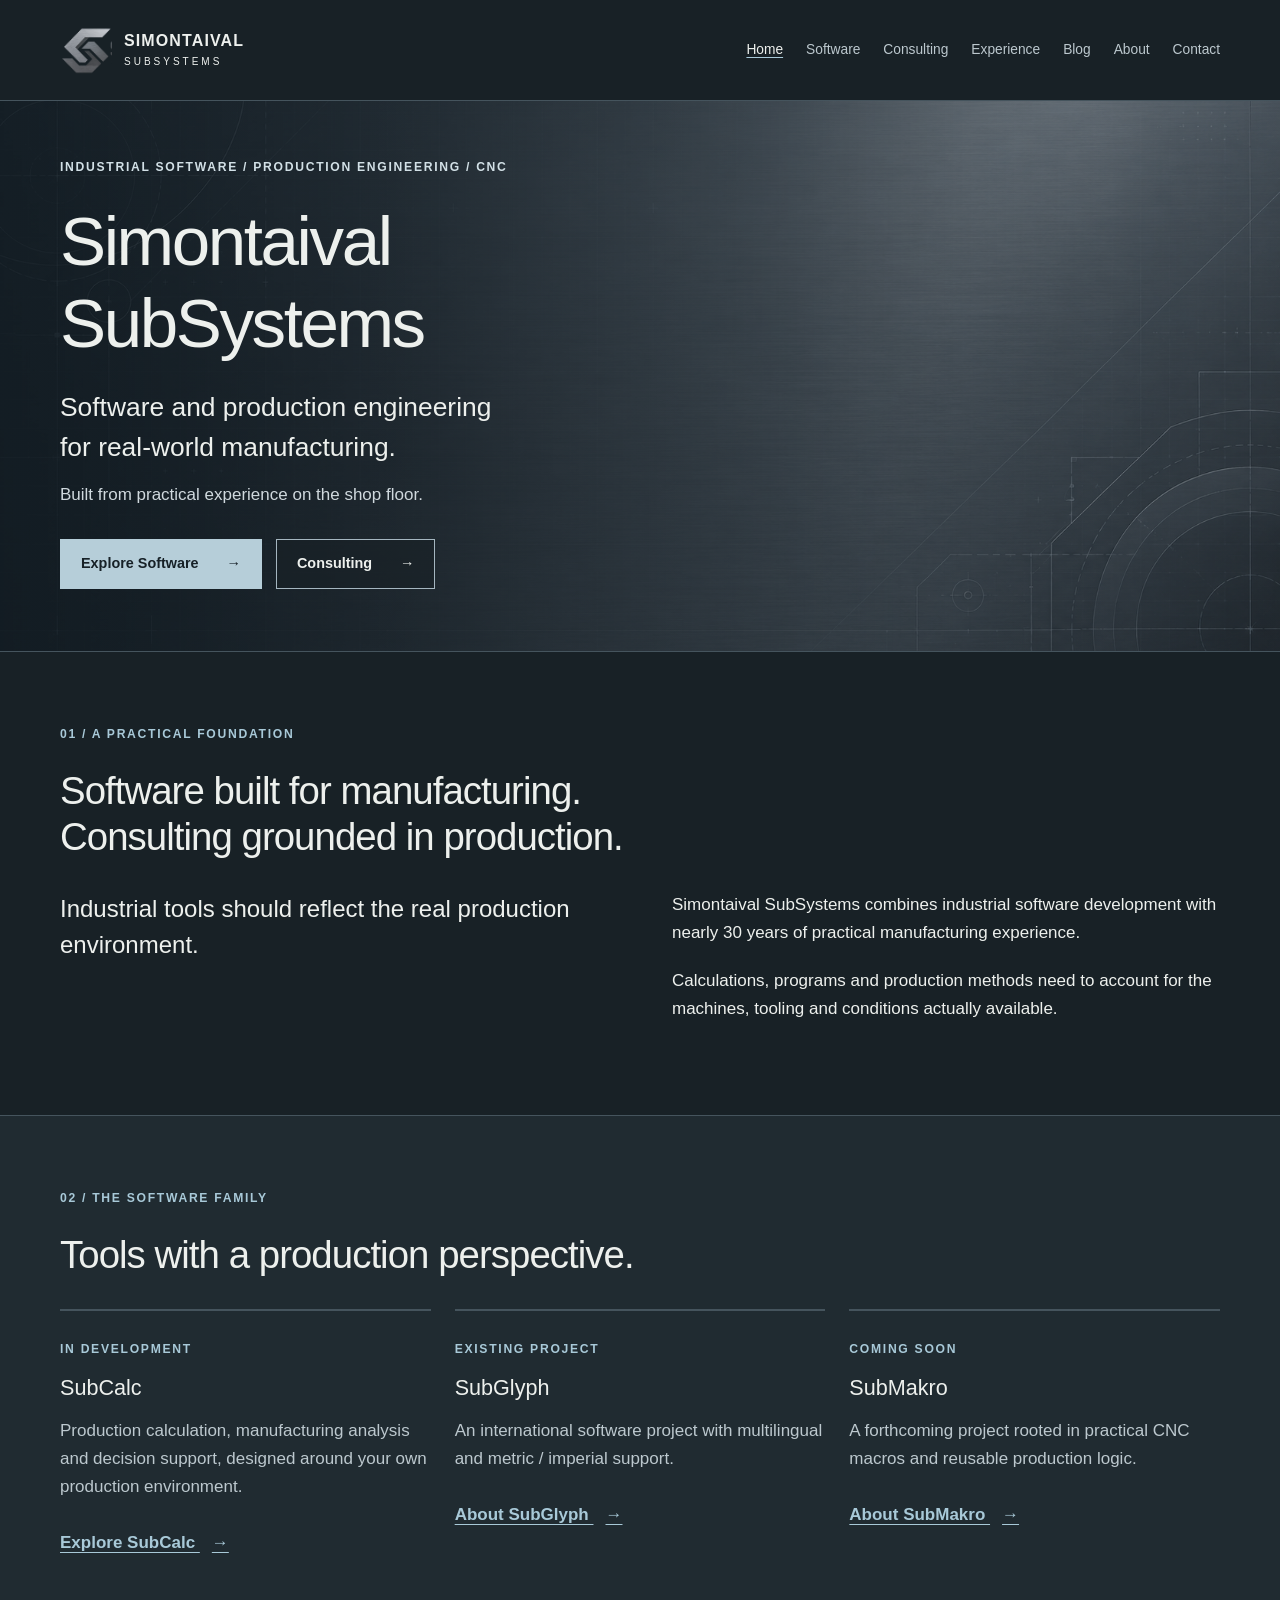
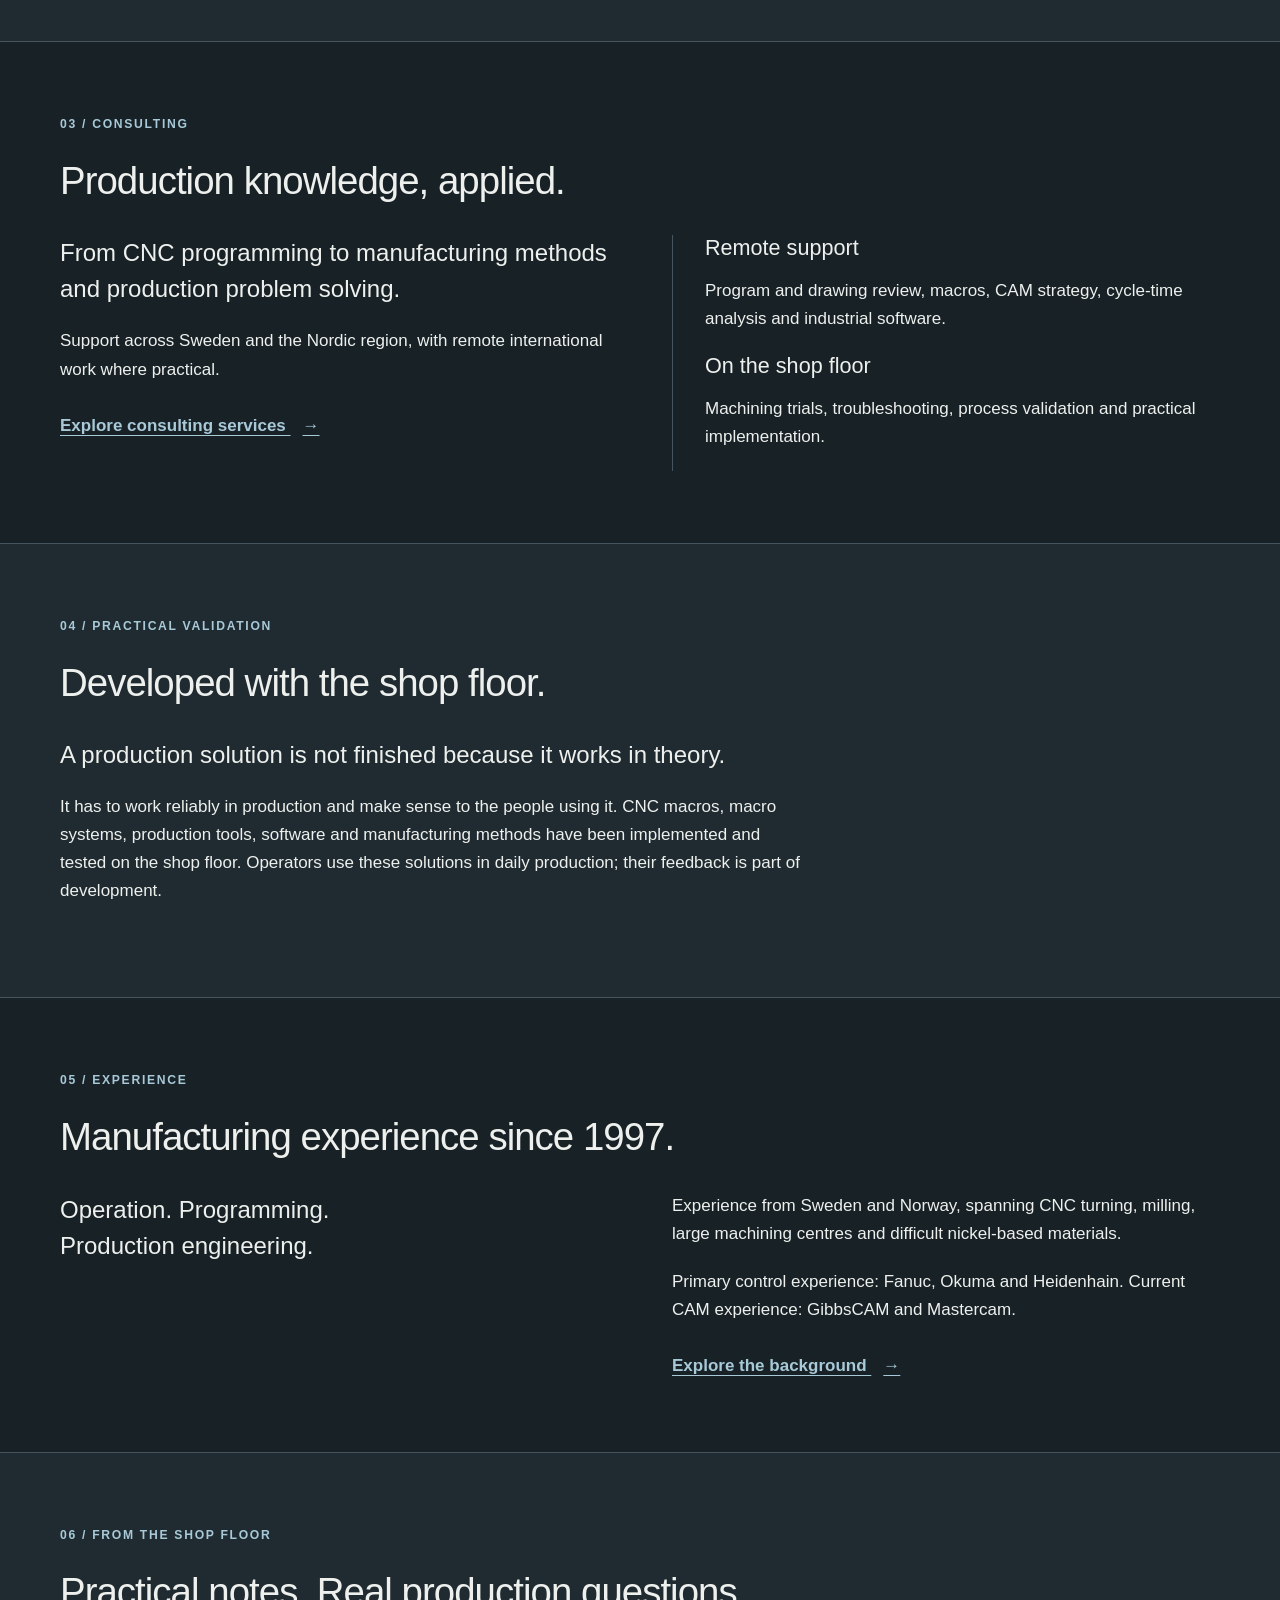
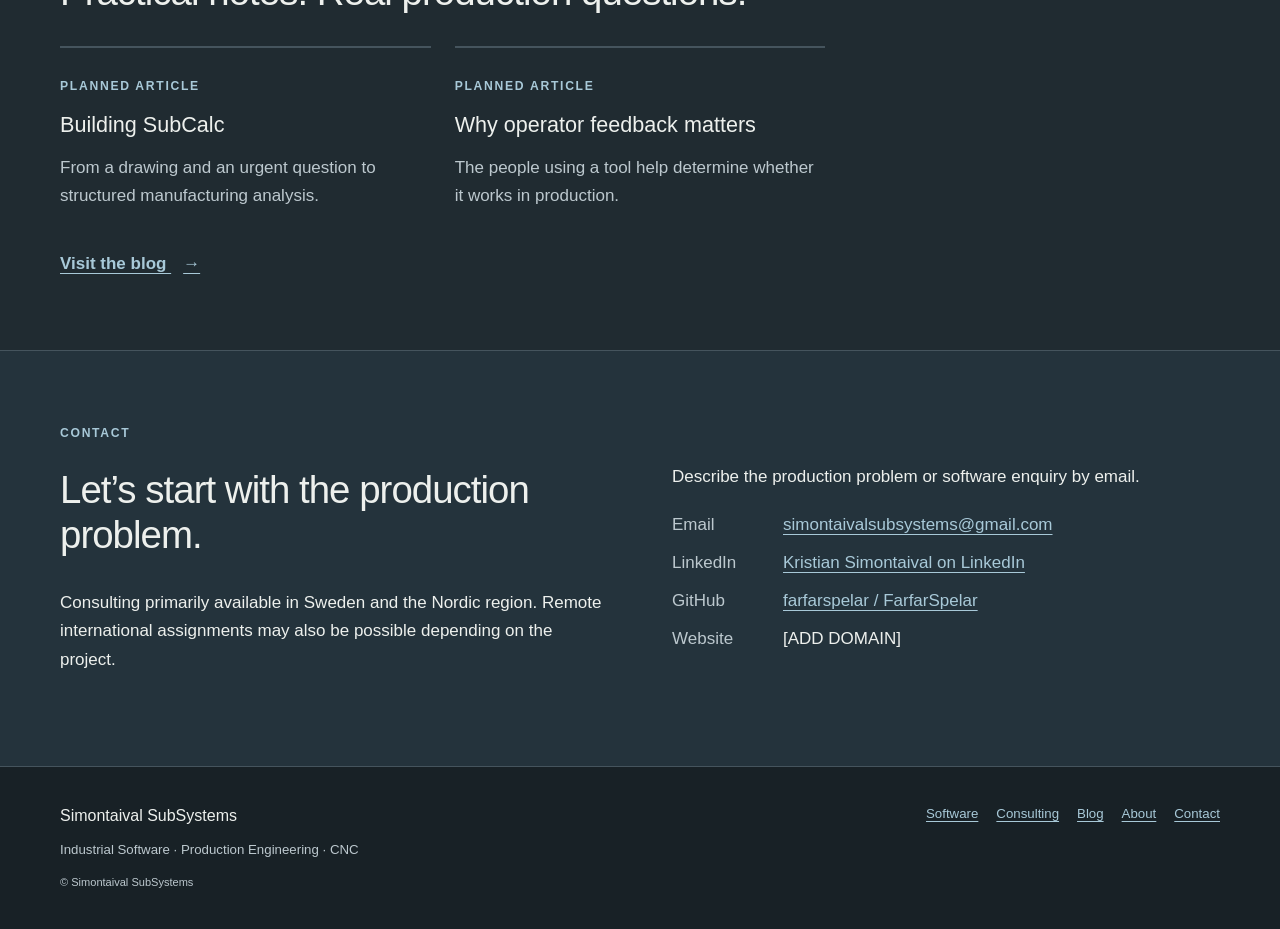
==== index.html @ daec6525 "Upload complete unchanged Simontaival SubSystems static website" ====
<!DOCTYPE html>
<html lang="en">
 <head>
  <meta charset="utf-8"/>
  <meta content="width=device-width, initial-scale=1" name="viewport"/>
  <title>
   Simontaival SubSystems | Industrial Software &amp; Production Engineering
  </title>
  <meta content="Industrial software, CNC expertise and production engineering built on nearly 30 years of practical manufacturing experience." name="description"/>
  <meta content="Simontaival SubSystems | Industrial Software &amp; Production Engineering" property="og:title"/>
  <meta content="Industrial software, CNC expertise and production engineering built on nearly 30 years of practical manufacturing experience." property="og:description"/>
  <meta content="website" property="og:type"/>
  <meta content="Simontaival SubSystems" property="og:site_name"/>
  <meta content="Images/Background.png" property="og:image"/>
  <meta content="#182126" name="theme-color"/>
  <link href="favicon.svg" rel="icon" type="image/svg+xml"/>
  <link href="css/style.css" rel="stylesheet"/>
  <script defer="" src="js/main.js">
  </script>
 </head>
 <body>
  <a class="skip-link" href="#main">
   Skip to content
  </a>
  <header class="site-header">
   <div class="container header-inner">
    <a aria-label="Simontaival SubSystems home" class="brand" href="index.html">
     <span class="brand-emblem">
      <img alt="" height="724" src="Images/Logo1.png" width="2172"/>
     </span>
     <span>
      SIMONTAIVAL
      <small>
       SUBSYSTEMS
      </small>
     </span>
    </a>
    <button aria-controls="site-nav" aria-expanded="false" class="menu-toggle" hidden="" type="button">
     Menu
     <span aria-hidden="true">
      +
     </span>
    </button>
    <nav aria-label="Main navigation" class="site-nav" id="site-nav">
     <a aria-current="page" href="index.html">
      Home
     </a>
     <a href="software.html">
      Software
     </a>
     <a href="consulting.html">
      Consulting
     </a>
     <a href="about.html#experience">
      Experience
     </a>
     <a href="blog.html">
      Blog
     </a>
     <a href="about.html">
      About
     </a>
     <a href="index.html#contact">
      Contact
     </a>
    </nav>
   </div>
  </header>
  <main id="main">
   <section class="hero">
    <div class="container">
     <p class="eyebrow">
      Industrial software / Production engineering / CNC
     </p>
     <h1>
      Simontaival
      <br/>
      SubSystems
     </h1>
     <p class="hero-lead">
      Software and production engineering
      <br class="desktop-break"/>
      for real-world manufacturing.
     </p>
     <p class="hero-note">
      Built from practical experience on the shop floor.
     </p>
     <div class="actions">
      <a class="button" href="software.html">
       Explore Software
       <span aria-hidden="true">
        →
       </span>
      </a>
      <a class="button secondary" href="consulting.html">
       Consulting
       <span aria-hidden="true">
        →
       </span>
      </a>
     </div>
    </div>
   </section>
   <section class="section">
    <div class="container">
     <p class="eyebrow">
      01 / A practical foundation
     </p>
     <h2>
      Software built for manufacturing.
      <br/>
      Consulting grounded in production.
     </h2>
     <div class="split">
      <p class="lead">
       Industrial tools should reflect the real production environment.
      </p>
      <div>
       <p>
        Simontaival SubSystems combines industrial software development with nearly 30 years of practical manufacturing experience.
       </p>
       <p>
        Calculations, programs and production methods need to account for the machines, tooling and conditions actually available.
       </p>
      </div>
     </div>
    </div>
   </section>
   <section class="section surface">
    <div class="container">
     <p class="eyebrow">
      02 / The software family
     </p>
     <h2>
      Tools with a production perspective.
     </h2>
     <div class="grid">
      <article class="card">
       <p class="eyebrow">
        In development
       </p>
       <h3>
        SubCalc
       </h3>
       <p>
        Production calculation, manufacturing analysis and decision support, designed around your own production environment.
       </p>
       <a class="text-link" href="software.html#subcalc">
        Explore SubCalc
        <span aria-hidden="true">
         →
        </span>
       </a>
      </article>
      <article class="card">
       <p class="eyebrow">
        Existing project
       </p>
       <h3>
        SubGlyph
       </h3>
       <p>
        An international software project with multilingual and metric / imperial support.
       </p>
       <a class="text-link" href="software.html#subglyph">
        About SubGlyph
        <span aria-hidden="true">
         →
        </span>
       </a>
      </article>
      <article class="card">
       <p class="eyebrow">
        Coming soon
       </p>
       <h3>
        SubMakro
       </h3>
       <p>
        A forthcoming project rooted in practical CNC macros and reusable production logic.
       </p>
       <a class="text-link" href="software.html#submakro">
        About SubMakro
        <span aria-hidden="true">
         →
        </span>
       </a>
      </article>
     </div>
    </div>
   </section>
   <section class="section">
    <div class="container">
     <p class="eyebrow">
      03 / Consulting
     </p>
     <h2>
      Production knowledge, applied.
     </h2>
     <div class="split">
      <div>
       <p class="lead">
        From CNC programming to manufacturing methods and production problem solving.
       </p>
       <p>
        Support across Sweden and the Nordic region, with remote international work where practical.
       </p>
       <a class="text-link" href="consulting.html">
        Explore consulting services
        <span aria-hidden="true">
         →
        </span>
       </a>
      </div>
      <div class="service-summary">
       <h3>
        Remote support
       </h3>
       <p>
        Program and drawing review, macros, CAM strategy, cycle-time analysis and industrial software.
       </p>
       <h3>
        On the shop floor
       </h3>
       <p>
        Machining trials, troubleshooting, process validation and practical implementation.
       </p>
      </div>
     </div>
    </div>
   </section>
   <section class="section surface">
    <div class="container">
     <p class="eyebrow">
      04 / Practical validation
     </p>
     <h2>
      Developed with the shop floor.
     </h2>
     <p class="lead">
      A production solution is not finished because it works in theory.
     </p>
     <p class="measure">
      It has to work reliably in production and make sense to the people using it. CNC macros, macro systems, production tools, software and manufacturing methods have been implemented and tested on the shop floor. Operators use these solutions in daily production; their feedback is part of development.
     </p>
    </div>
   </section>
   <section class="section">
    <div class="container">
     <p class="eyebrow">
      05 / Experience
     </p>
     <h2>
      Manufacturing experience since 1997.
     </h2>
     <div class="split">
      <p class="lead">
       Operation. Programming.
       <br/>
       Production engineering.
      </p>
      <div>
       <p>
        Experience from Sweden and Norway, spanning CNC turning, milling, large machining centres and difficult nickel-based materials.
       </p>
       <p>
        Primary control experience: Fanuc, Okuma and Heidenhain. Current CAM experience: GibbsCAM and Mastercam.
       </p>
       <a class="text-link" href="about.html#experience">
        Explore the background
        <span aria-hidden="true">
         →
        </span>
       </a>
      </div>
     </div>
    </div>
   </section>
   <section class="section surface">
    <div class="container">
     <p class="eyebrow">
      06 / From the Shop Floor
     </p>
     <h2>
      Practical notes. Real production questions.
     </h2>
     <div class="grid">
      <article class="card">
       <p class="eyebrow">
        Planned article
       </p>
       <h3>
        Building SubCalc
       </h3>
       <p>
        From a drawing and an urgent question to structured manufacturing analysis.
       </p>
      </article>
      <article class="card">
       <p class="eyebrow">
        Planned article
       </p>
       <h3>
        Why operator feedback matters
       </h3>
       <p>
        The people using a tool help determine whether it works in production.
       </p>
      </article>
     </div>
     <a class="text-link" href="blog.html">
      Visit the blog
      <span aria-hidden="true">
       →
      </span>
     </a>
    </div>
   </section>
   <section class="section contact" id="contact">
    <div class="container split">
     <div>
      <p class="eyebrow">
       Contact
      </p>
      <h2>
       Let’s start with the production problem.
      </h2>
      <p>
       Consulting primarily available in Sweden and the Nordic region. Remote international assignments may also be possible depending on the project.
      </p>
     </div>
     <div class="contact-details">
      <p>
       Describe the production problem or software enquiry by email.
      </p>
      <dl>
       <dt>
        Email
       </dt>
       <dd>
        <a href="mailto:simontaivalsubsystems@gmail.com">
         simontaivalsubsystems@gmail.com
        </a>
       </dd>
       <dt>
        LinkedIn
       </dt>
       <dd>
        <a href="https://www.linkedin.com/in/kristian-simontaival-87595b408">
         Kristian Simontaival on LinkedIn
        </a>
       </dd>
       <dt>
        GitHub
       </dt>
       <dd>
        <a href="https://github.com/farfarspelar/FarfarSpelar">
         farfarspelar / FarfarSpelar
        </a>
       </dd>
       <dt>
        Website
       </dt>
       <dd>
        [ADD DOMAIN]
       </dd>
      </dl>
     </div>
    </div>
   </section>
  </main>
  <footer class="site-footer">
   <div class="container footer-inner">
    <div>
     <p class="footer-name">
      Simontaival SubSystems
     </p>
     <p>
      Industrial Software · Production Engineering · CNC
     </p>
     <small>
      © Simontaival SubSystems
     </small>
    </div>
    <nav aria-label="Footer navigation">
     <a href="software.html">
      Software
     </a>
     <a href="consulting.html">
      Consulting
     </a>
     <a href="blog.html">
      Blog
     </a>
     <a href="about.html">
      About
     </a>
     <a href="index.html#contact">
      Contact
     </a>
    </nav>
   </div>
  </footer>
 </body>
</html>
---- css/style.css ----
/* Foundations */
:root {
    color-scheme: dark;
    --background: #182126;
    --surface: #202b31;
    --text: #edf0ed;
    --muted: #bcc8ce;
    --accent: #a8c9d8;
    --line: #45545d;
    --width: 1160px;
}
* { box-sizing: border-box; }
html { scroll-behavior: smooth; }
body { margin: 0; background: var(--background); color: var(--text); font-family: Arial, Helvetica, sans-serif; font-size: 17px; line-height: 1.65; }
a { color: var(--accent); text-underline-offset: .25em; }
a:hover { color: #fff; }
a, button { -webkit-tap-highlight-color: transparent; }
:focus-visible { outline: 3px solid #cfdf88; outline-offset: 5px; }
h1, h2, h3, p { margin-top: 0; }
h1, h2, h3 { line-height: 1.18; font-weight: 500; }
h1 { font-size: clamp(2.35rem, 5vw, 4.3rem); letter-spacing: -.035em; margin-bottom: 24px; }
h2 { font-size: clamp(1.8rem, 3vw, 2.65rem); letter-spacing: -.025em; margin-bottom: 32px; }
h3 { font-size: 1.35rem; margin-bottom: 16px; }
p { margin-bottom: 20px; }
img { display: block; max-width: 100%; }
button { font: inherit; }
ul { padding-left: 22px; }
li { margin-bottom: 8px; }
.container { width: min(var(--width), calc(100% - 64px)); margin-inline: auto; }
.measure { max-width: 740px; }
.lead { font-size: clamp(1.2rem, 2vw, 1.5rem); line-height: 1.5; max-width: 790px; }
.eyebrow { color: var(--accent); font-size: .76rem; font-weight: 600; letter-spacing: .14em; text-transform: uppercase; margin-bottom: 24px; }
.section { padding: 72px 0; border-bottom: 1px solid var(--line); scroll-margin-top: 24px; }
.surface { background: var(--surface); }
.split { display: grid; grid-template-columns: 1fr 1fr; gap: 64px; }
.grid { display: grid; grid-template-columns: repeat(3, minmax(0, 1fr)); gap: 24px; }
.grid.two { grid-template-columns: repeat(2, minmax(0, 1fr)); }
.card { border-top: 2px solid var(--line); padding: 28px 0 12px; }
.card p:not(.eyebrow) { color: var(--muted); }
.card .eyebrow { margin-bottom: 16px; }
.text-link { display: inline-block; font-weight: 600; margin-top: 8px; }
.text-link span { margin-left: 12px; }
/* Header and navigation */
.skip-link { position: absolute; top: -100px; left: 20px; background: var(--text); color: var(--background); padding: 12px; z-index: 10; }
.skip-link:focus { top: 10px; }
.site-header { border-bottom: 1px solid var(--line); }
.header-inner { min-height: 100px; display: flex; align-items: center; justify-content: space-between; gap: 24px; }
.brand { display: flex; align-items: center; gap: 12px; color: var(--text); text-decoration: none; font-size: 16px; font-weight: 600; letter-spacing: .07em; line-height: 1.25; flex-shrink: 0; }
.brand small { display: block; font-size: 10px; font-weight: 400; letter-spacing: .3em; margin-top: 5px; }
/* The original image stays intact: its emblem is framed through CSS. */
.brand-emblem { width: 52px; height: 52px; overflow: hidden; display: block; position: relative; }
.brand-emblem img { position: absolute; width: 240px; max-width: none; height: 80px; left: -4px; top: -14px; }
.site-nav { display: flex; flex-wrap: wrap; gap: 23px; align-items: center; }
.site-nav a { font-size: .86rem; text-decoration: none; color: var(--muted); padding-block: 12px; }
.site-nav a:hover, .site-nav a[aria-current] { color: var(--text); text-decoration: underline; text-decoration-color: var(--accent); }
.menu-toggle { display: none; color: var(--text); border: 1px solid var(--line); background: transparent; padding: 8px 12px; cursor: pointer; }
.menu-toggle[hidden] { display: none; }
/* Blueprint hero */
.hero { background: linear-gradient(90deg, rgba(15, 25, 32, .88), rgba(15, 25, 32, .3)), url('../Images/Background.png') center center / cover no-repeat; padding: 56px 0 62px; border-bottom: 1px solid var(--line); }
.hero h1 { font-size: clamp(2.6rem, 5.4vw, 4.75rem); margin-bottom: 24px; }
.hero .eyebrow { color: #d2e0e6; }
.hero-lead { font-size: clamp(1.2rem, 2.2vw, 1.65rem); line-height: 1.5; margin-bottom: 14px; max-width: 660px; }
.hero-note { color: #d0d9de; }
.actions { display: flex; flex-wrap: wrap; gap: 14px; margin-top: 30px; }
.button { display: inline-flex; align-items: center; justify-content: space-between; gap: 28px; padding: 12px 20px; background: #b6ced9; color: #172127; text-decoration: none; font-size: .9rem; font-weight: 600; border: 1px solid #b6ced9; }
.button:hover { background: #d9e5eb; color: #172127; }
.button.secondary { color: var(--text); background: rgba(24, 33, 38, .6); border-color: #a5b6c0; }
.button.secondary:hover { background: #34454f; }
/* Inner pages */
.page-intro { padding-block: 64px 48px; }
.page-intro h1 { max-width: 1000px; }
.product { display: grid; grid-template-columns: .85fr 1.15fr; gap: 80px; }
.product h2 { font-size: 2.6rem; }
.tags { display: flex; flex-wrap: wrap; gap: 8px; }
.tags span { padding: 5px 10px; border: 1px solid var(--line); font-size: .83rem; color: var(--muted); }
.placeholder { border-left: 3px solid var(--accent); padding: 12px 16px; background: var(--surface); overflow-wrap: anywhere; }
.founder { display: grid; grid-template-columns: 180px 1fr; gap: 48px; }
.portrait { width: 180px; height: 240px; object-fit: cover; border: 1px solid var(--line); }
.founder p { max-width: 760px; }
.timeline { max-width: 900px; }
.timeline > div { border-left: 1px solid var(--line); padding: 0 0 26px 32px; }
.timeline .eyebrow { margin-bottom: 10px; }
.service-summary { border-left: 1px solid var(--line); padding-left: 32px; }
.article { max-width: 780px; padding-block: 64px 80px; }
.article h2 { font-size: 1.8rem; margin-top: 44px; margin-bottom: 20px; }
.article-meta { color: var(--muted); font-size: .9rem; }
.article-note { border-left: 2px solid var(--accent); padding: 20px; background: var(--surface); margin-block: 32px; }
/* Contact and footer */
.contact { background: #24333c; }
.contact h2 { max-width: 520px; }
.contact-details { align-self: center; }
dl { display: grid; grid-template-columns: 95px 1fr; gap: 10px 16px; margin: 0; }
dt { color: var(--muted); }
dd { margin: 0; overflow-wrap: anywhere; }
.site-footer { padding-block: 36px; font-size: .83rem; color: var(--muted); }
.footer-inner { display: flex; justify-content: space-between; gap: 30px; }
.footer-name { font-size: 1rem; color: var(--text); margin-bottom: 6px; }
.site-footer p { margin-bottom: 10px; }
.site-footer nav { display: flex; flex-wrap: wrap; align-content: flex-start; gap: 18px; }
/* Responsive layouts; unenhanced navigation always remains visible. */
@media (max-width: 1100px) {
    .header-inner { flex-wrap: wrap; padding-block: 18px; gap: 12px; }
    .site-nav { width: 100%; justify-content: space-between; gap: 12px; }
}
@media (max-width: 767px) {
    .container { width: calc(100% - 40px); }
    .header-inner { min-height: 84px; justify-content: space-between; }
    .brand { font-size: 14px; gap: 8px; }
    .brand-emblem { width: 48px; }
    .site-nav { justify-content: flex-start; gap: 4px 20px; }
    .site-nav a { font-size: .9rem; }
    .nav-enhanced .menu-toggle { display: block; }
    .nav-enhanced .site-nav { display: none; padding-top: 12px; }
    .nav-enhanced .site-nav.is-open { display: flex; }
    .hero { padding-block: 42px 48px; background-position: 40% center; }
    .hero .eyebrow { max-width: 280px; }
    .section { padding-block: 48px; }
    .page-intro { padding-block: 44px 28px; }
    .split, .product, .grid, .grid.two { grid-template-columns: 1fr; gap: 28px; }
    .grid { gap: 16px; }
    .founder { grid-template-columns: 1fr; gap: 28px; }
    .portrait { width: 135px; height: 180px; }
    .service-summary { padding-left: 22px; }
    .footer-inner { flex-direction: column; }
    .desktop-break { display: none; }
    .article { padding-block: 44px 60px; }
}
@media (max-width: 360px) {
    .container { width: calc(100% - 32px); }
    .brand { font-size: 12px; }
    .brand small { font-size: 9px; }
    .brand-emblem { width: 42px; }
    .menu-toggle { font-size: .85rem; padding: 8px; }
    dl { grid-template-columns: 1fr; gap: 4px; }
    dd { margin-bottom: 10px; }
}
@media (prefers-reduced-motion: reduce) {
    html { scroll-behavior: auto; }
}
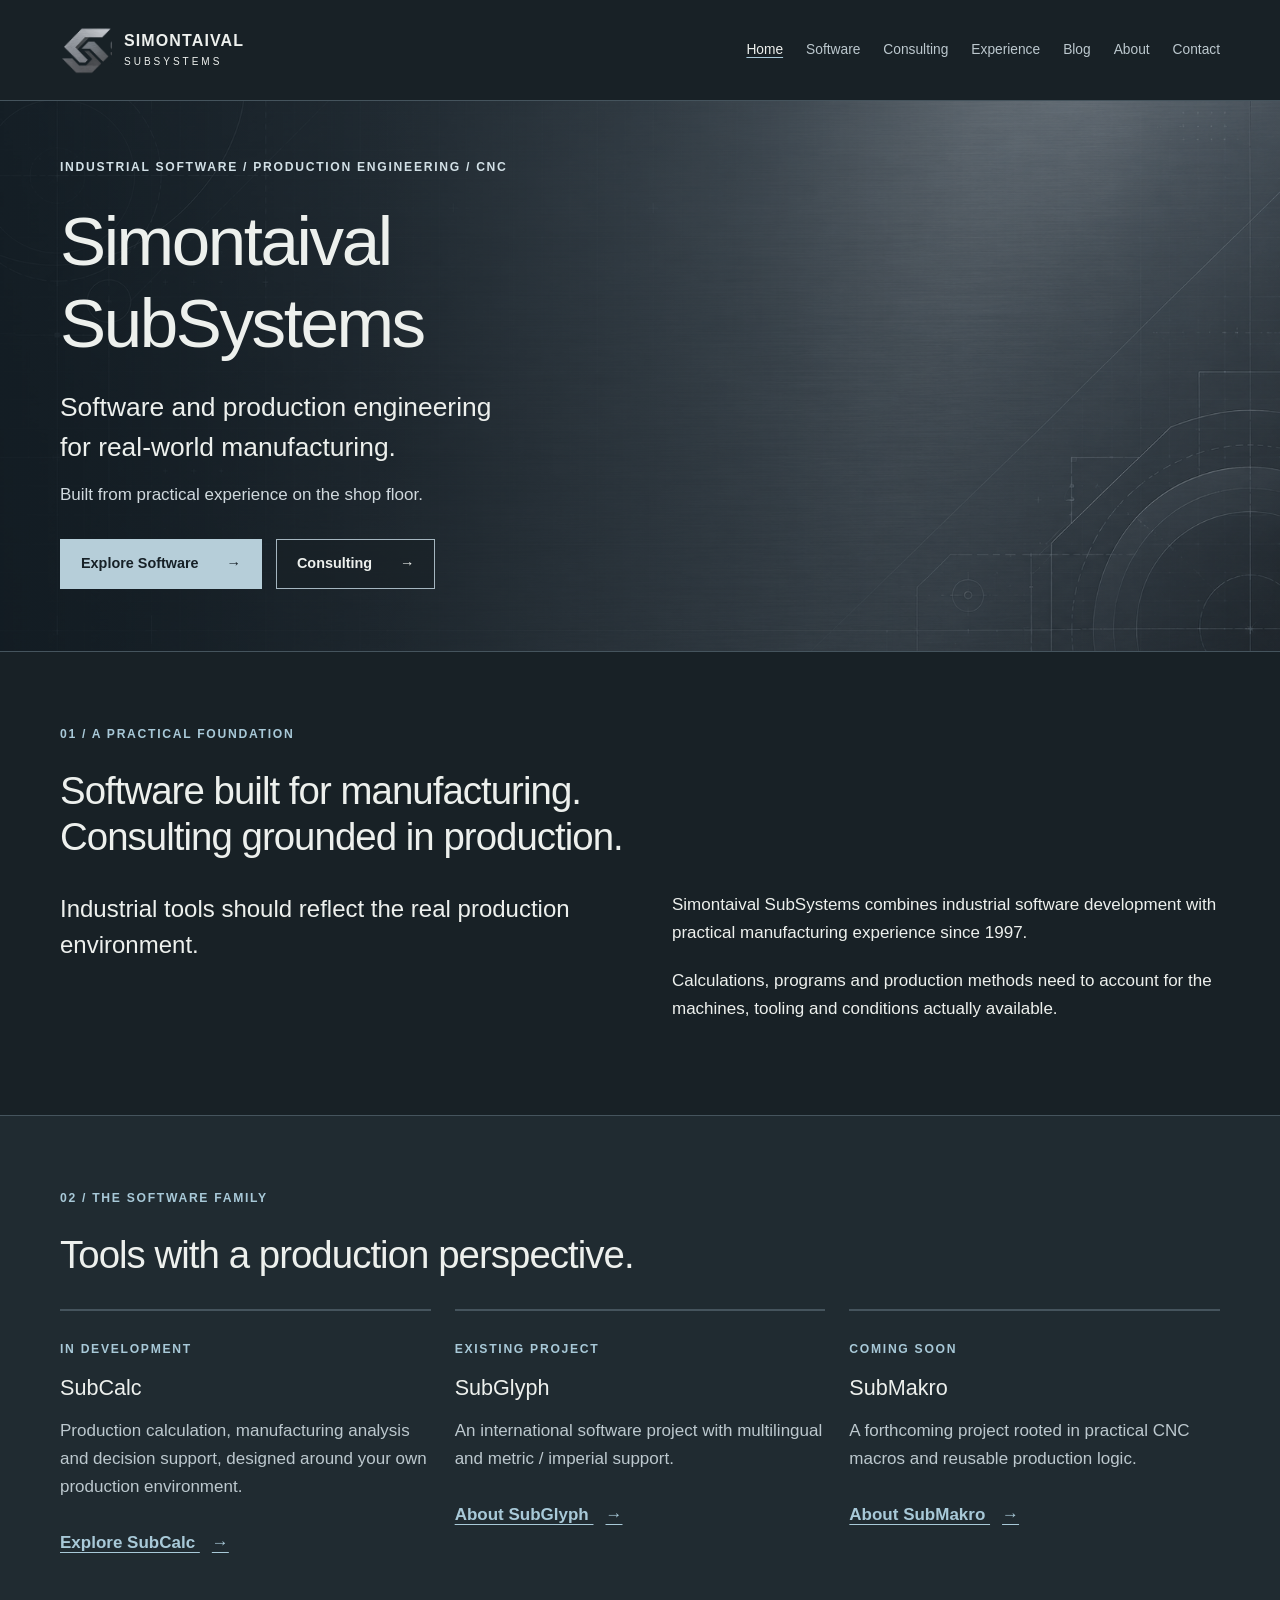
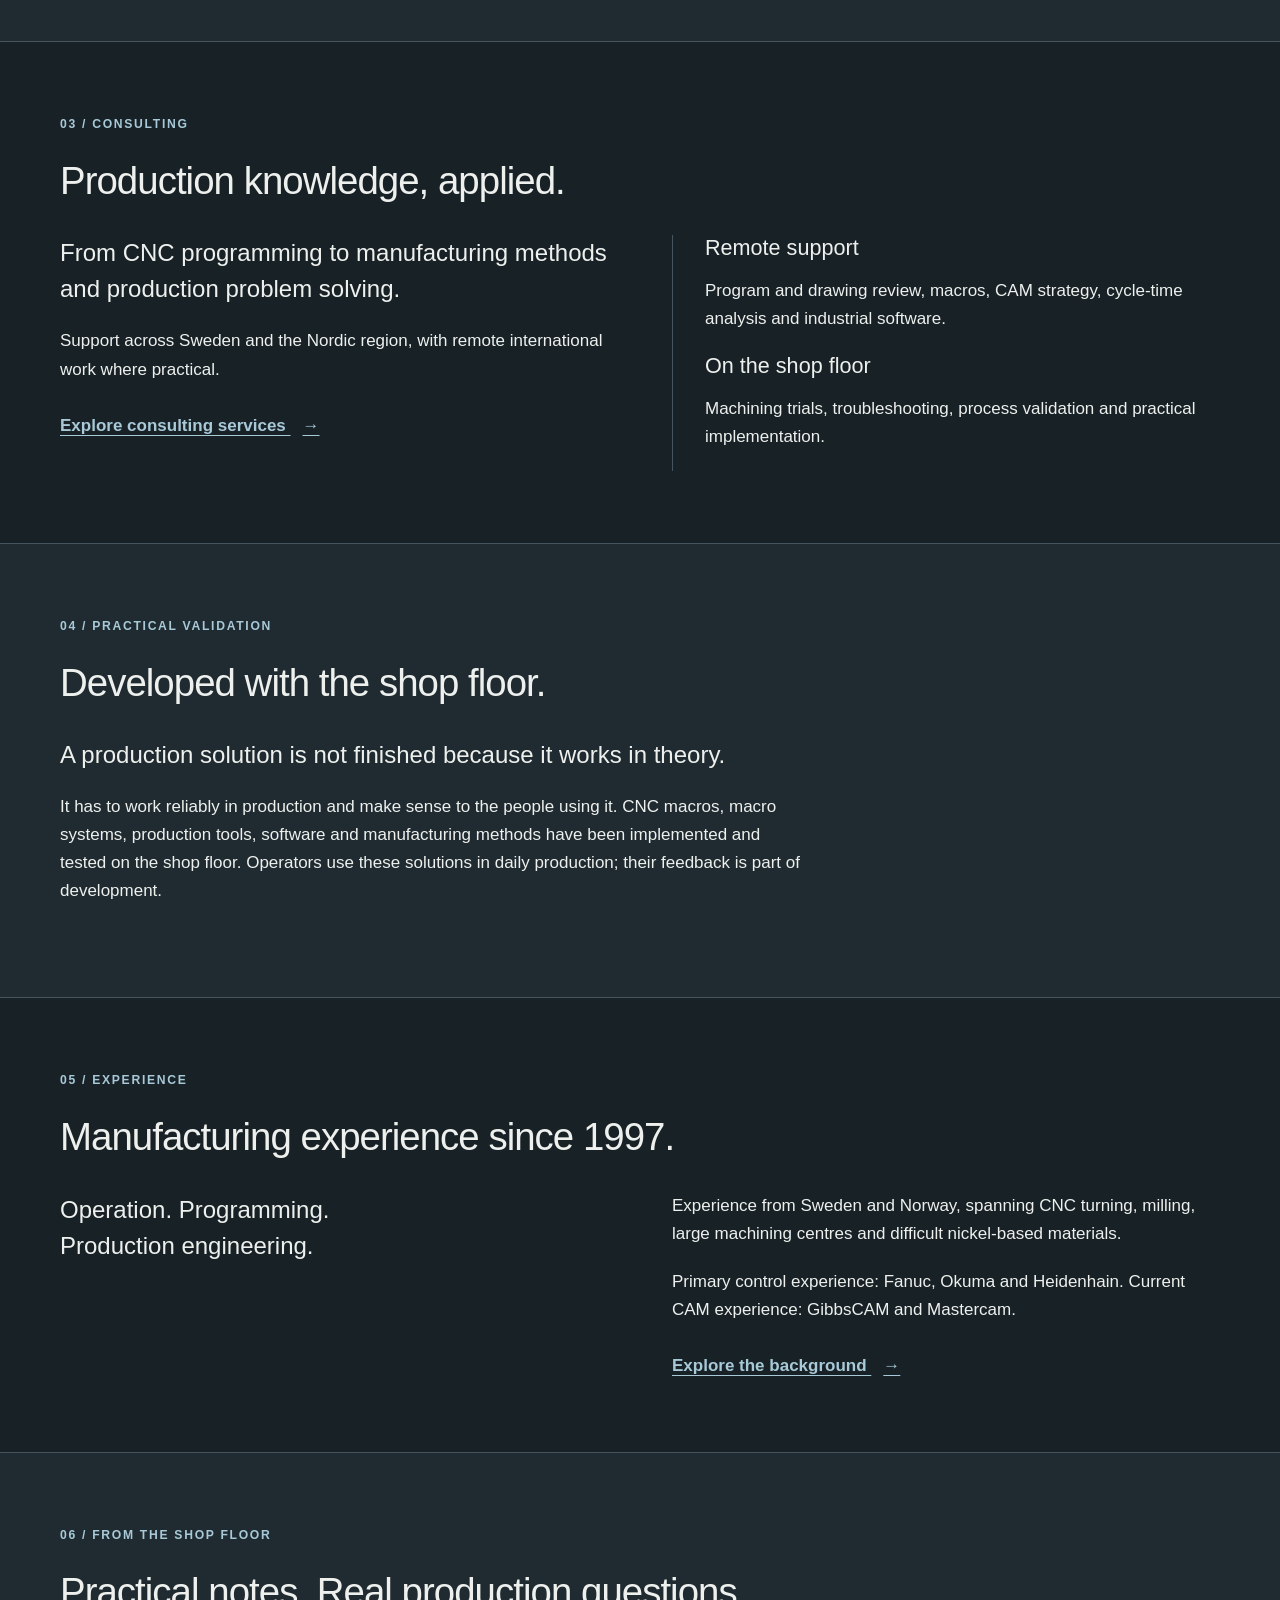
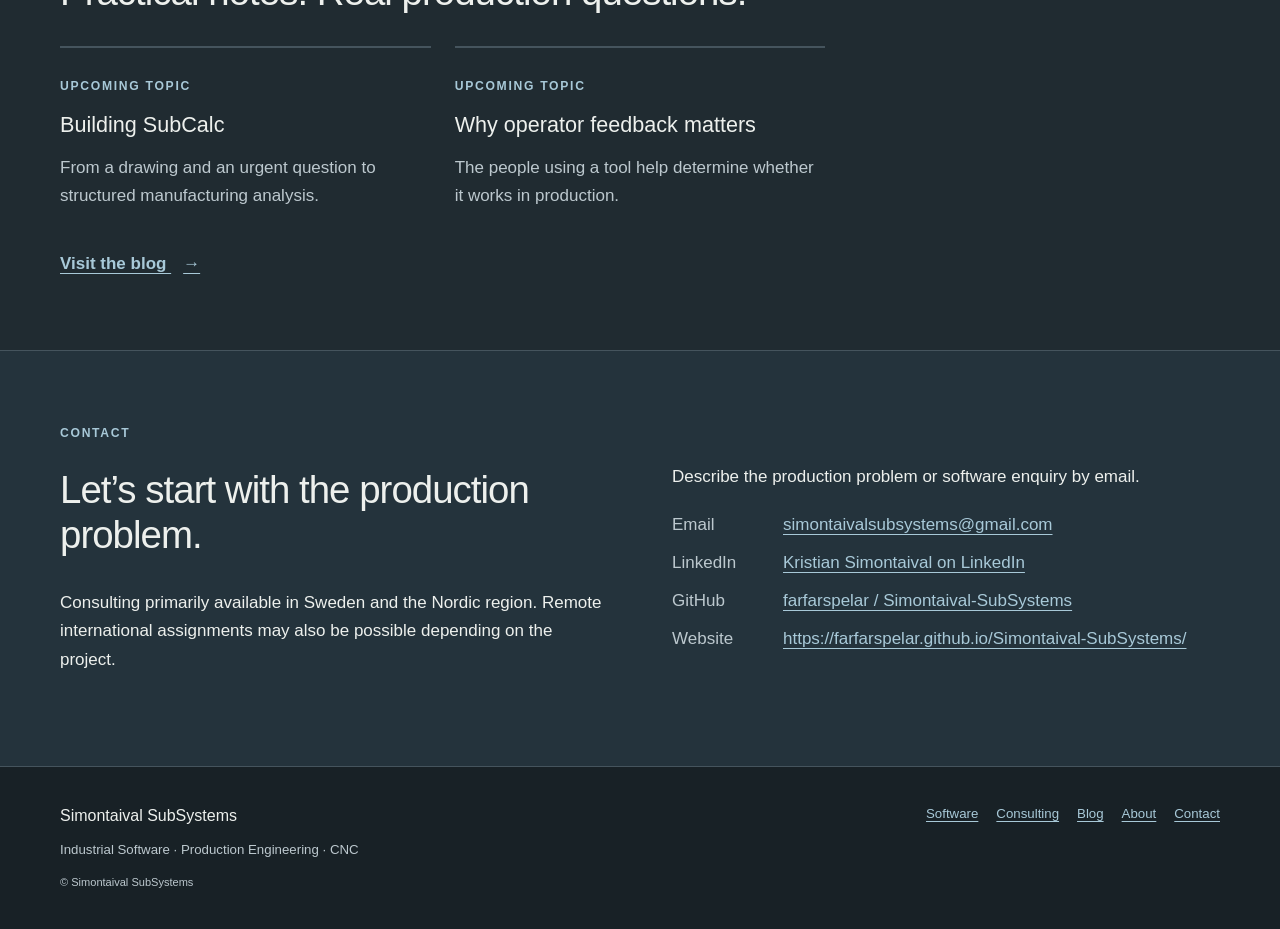
==== commit 5c326b21: "Prepare public launch URLs, metadata and timeless website content" ====
--- a/index.html
+++ b/index.html
@@ -6,12 +6,14 @@
   <title>
    Simontaival SubSystems | Industrial Software &amp; Production Engineering
   </title>
-  <meta content="Industrial software, CNC expertise and production engineering built on nearly 30 years of practical manufacturing experience." name="description"/>
+  <meta content="Industrial software, CNC expertise and production engineering grounded in manufacturing experience since 1997." name="description"/>
   <meta content="Simontaival SubSystems | Industrial Software &amp; Production Engineering" property="og:title"/>
-  <meta content="Industrial software, CNC expertise and production engineering built on nearly 30 years of practical manufacturing experience." property="og:description"/>
+  <meta content="Industrial software, CNC expertise and production engineering grounded in manufacturing experience since 1997." property="og:description"/>
   <meta content="website" property="og:type"/>
   <meta content="Simontaival SubSystems" property="og:site_name"/>
-  <meta content="Images/Background.png" property="og:image"/>
+  <meta content="https://farfarspelar.github.io/Simontaival-SubSystems/Images/Background.png" property="og:image"/>
+  <meta content="https://farfarspelar.github.io/Simontaival-SubSystems/" property="og:url"/>
+  <link href="https://farfarspelar.github.io/Simontaival-SubSystems/" rel="canonical"/>
   <meta content="#182126" name="theme-color"/>
   <link href="favicon.svg" rel="icon" type="image/svg+xml"/>
   <link href="css/style.css" rel="stylesheet"/>
@@ -117,7 +119,7 @@
       </p>
       <div>
        <p>
-        Simontaival SubSystems combines industrial software development with nearly 30 years of practical manufacturing experience.
+        Simontaival SubSystems combines industrial software development with practical manufacturing experience since 1997.
        </p>
        <p>
         Calculations, programs and production methods need to account for the machines, tooling and conditions actually available.
@@ -287,7 +289,7 @@
      <div class="grid">
       <article class="card">
        <p class="eyebrow">
-        Planned article
+        Upcoming topic
        </p>
        <h3>
         Building SubCalc
@@ -298,7 +300,7 @@
       </article>
       <article class="card">
        <p class="eyebrow">
-        Planned article
+        Upcoming topic
        </p>
        <h3>
         Why operator feedback matters
@@ -354,15 +356,15 @@
         GitHub
        </dt>
        <dd>
-        <a href="https://github.com/farfarspelar/FarfarSpelar">
-         farfarspelar / FarfarSpelar
+        <a href="https://github.com/farfarspelar/Simontaival-SubSystems">
+         farfarspelar / Simontaival-SubSystems
         </a>
        </dd>
        <dt>
         Website
        </dt>
        <dd>
-        [ADD DOMAIN]
+        <a href="https://farfarspelar.github.io/Simontaival-SubSystems/">https://farfarspelar.github.io/Simontaival-SubSystems/</a>
        </dd>
       </dl>
      </div>
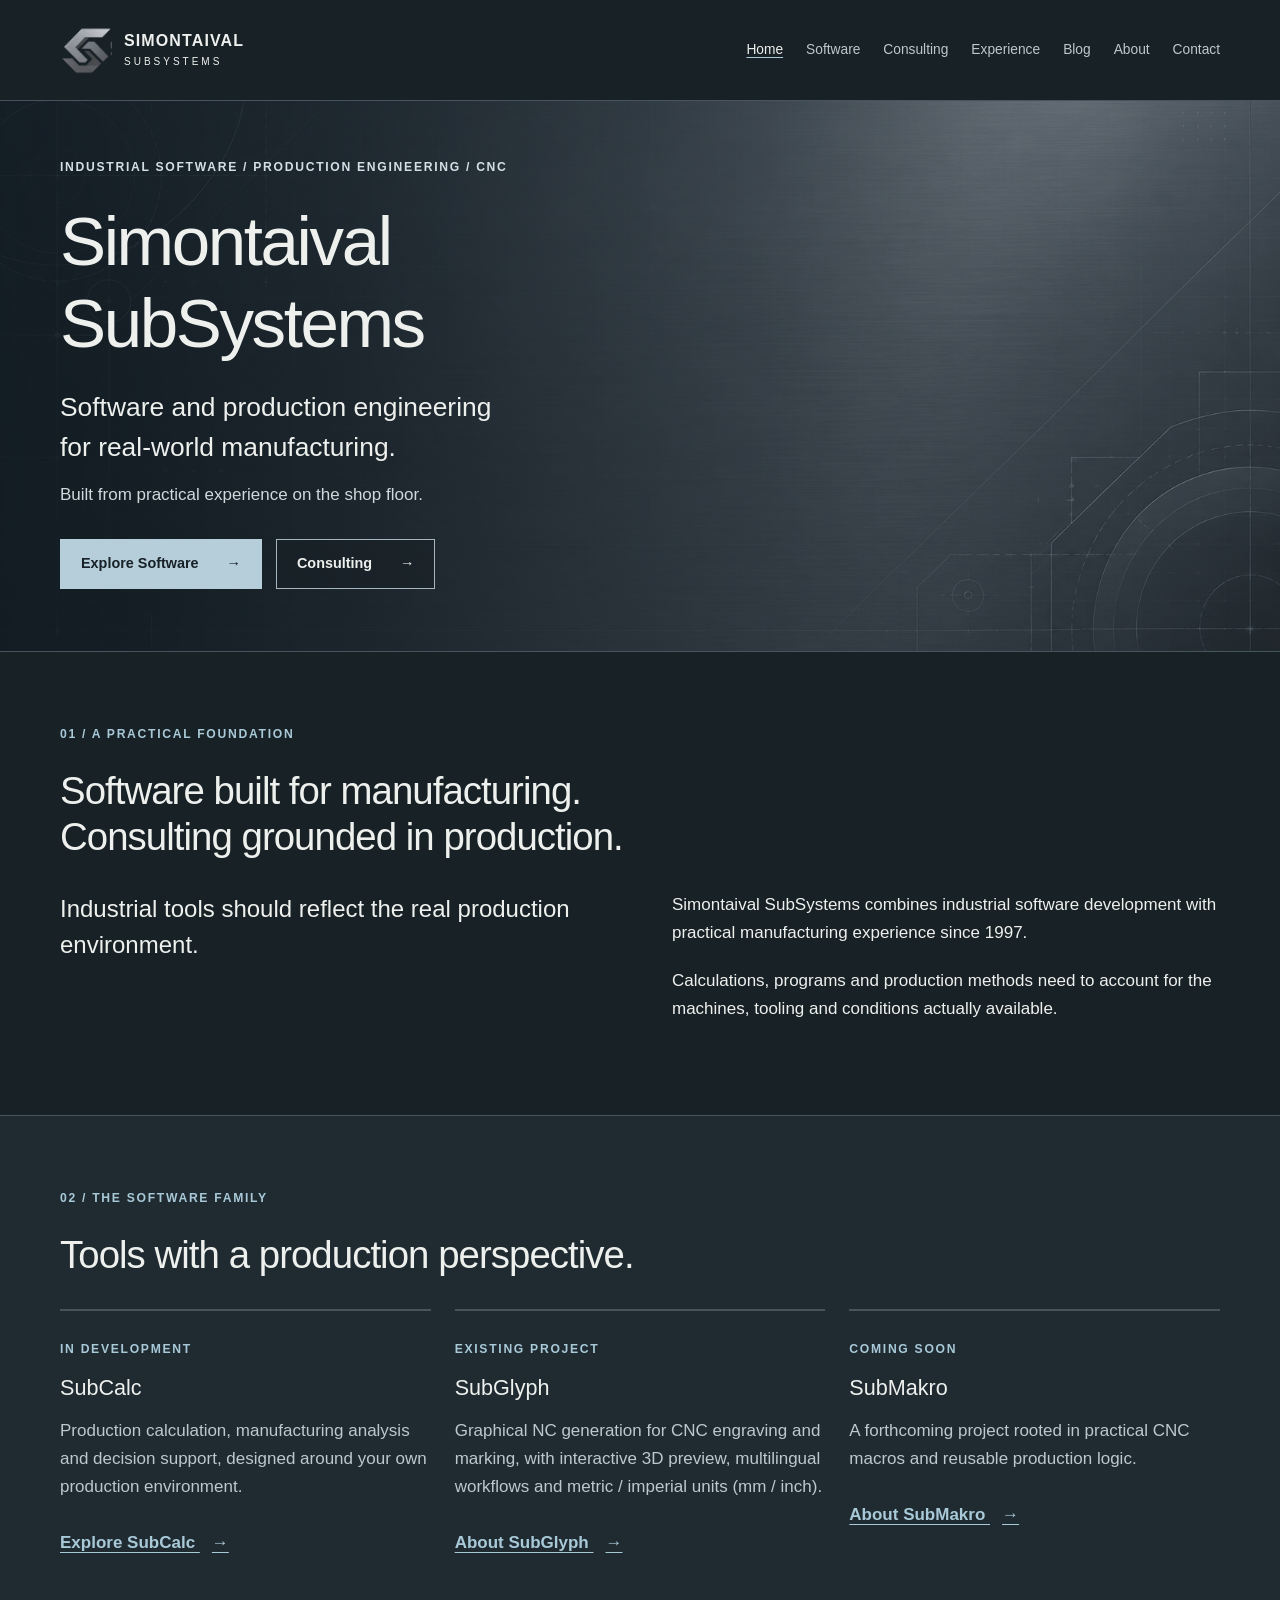
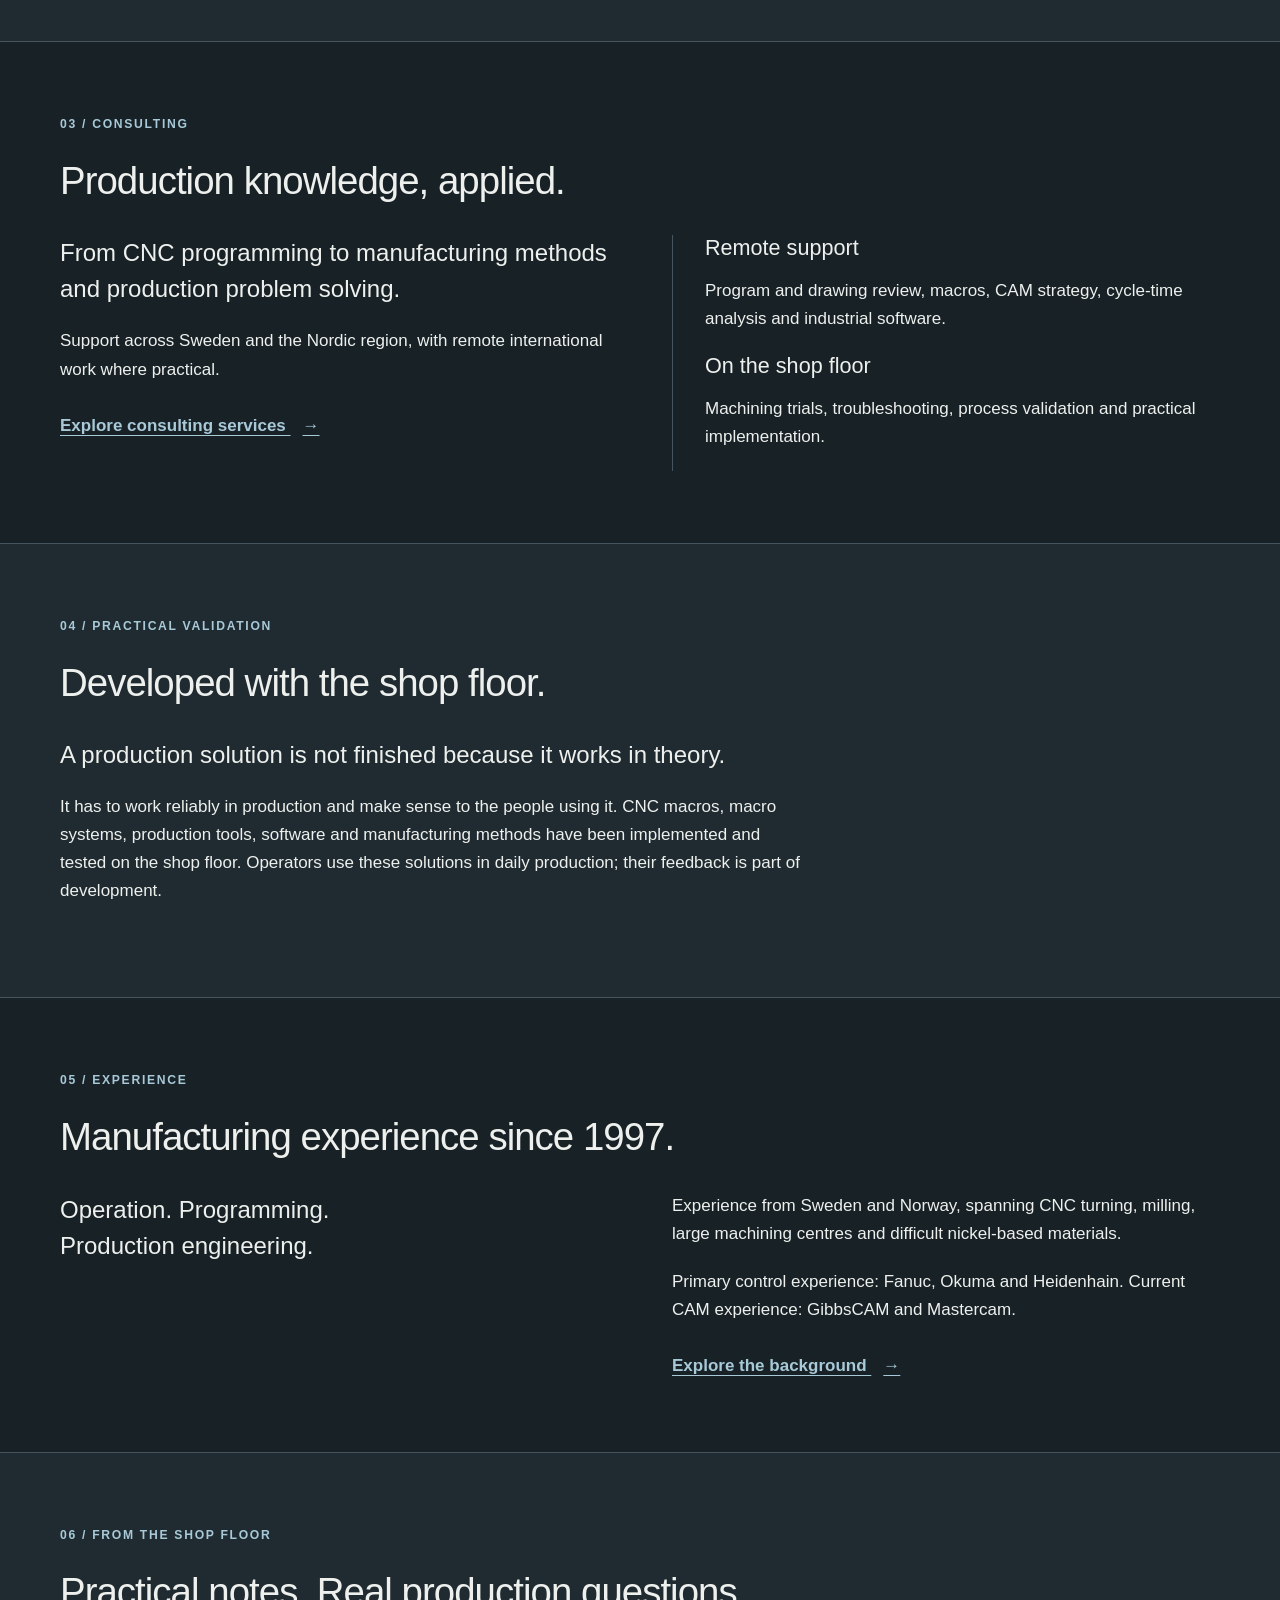
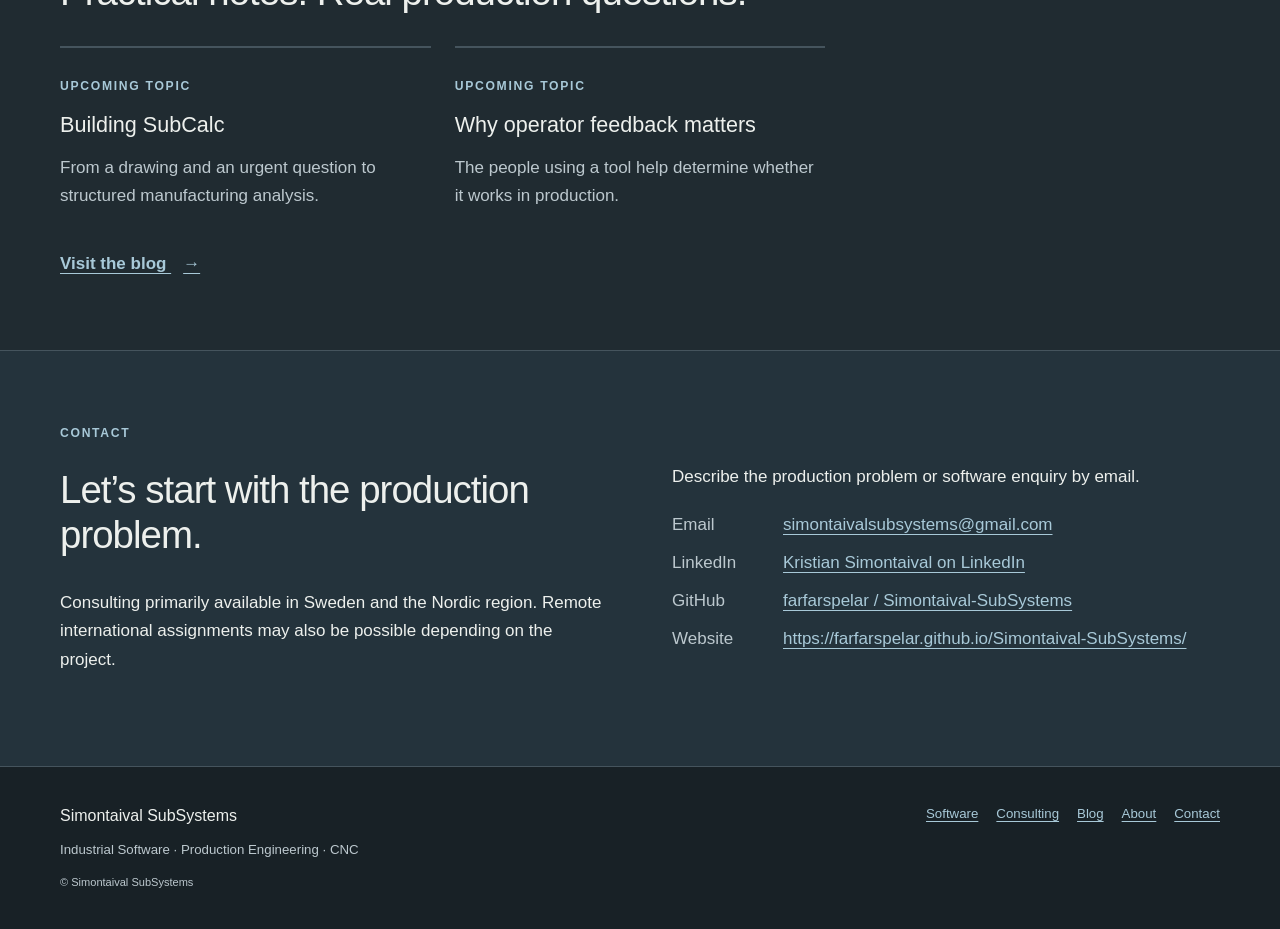
==== commit b67b3010: "Present verified SubGlyph features, release links and controller validation status" ====
--- a/index.html
+++ b/index.html
@@ -162,7 +162,7 @@
         SubGlyph
        </h3>
        <p>
-        An international software project with multilingual and metric / imperial support.
+        Graphical NC generation for CNC engraving and marking, with interactive 3D preview, multilingual workflows and metric / imperial units (mm / inch).
        </p>
        <a class="text-link" href="software.html#subglyph">
         About SubGlyph
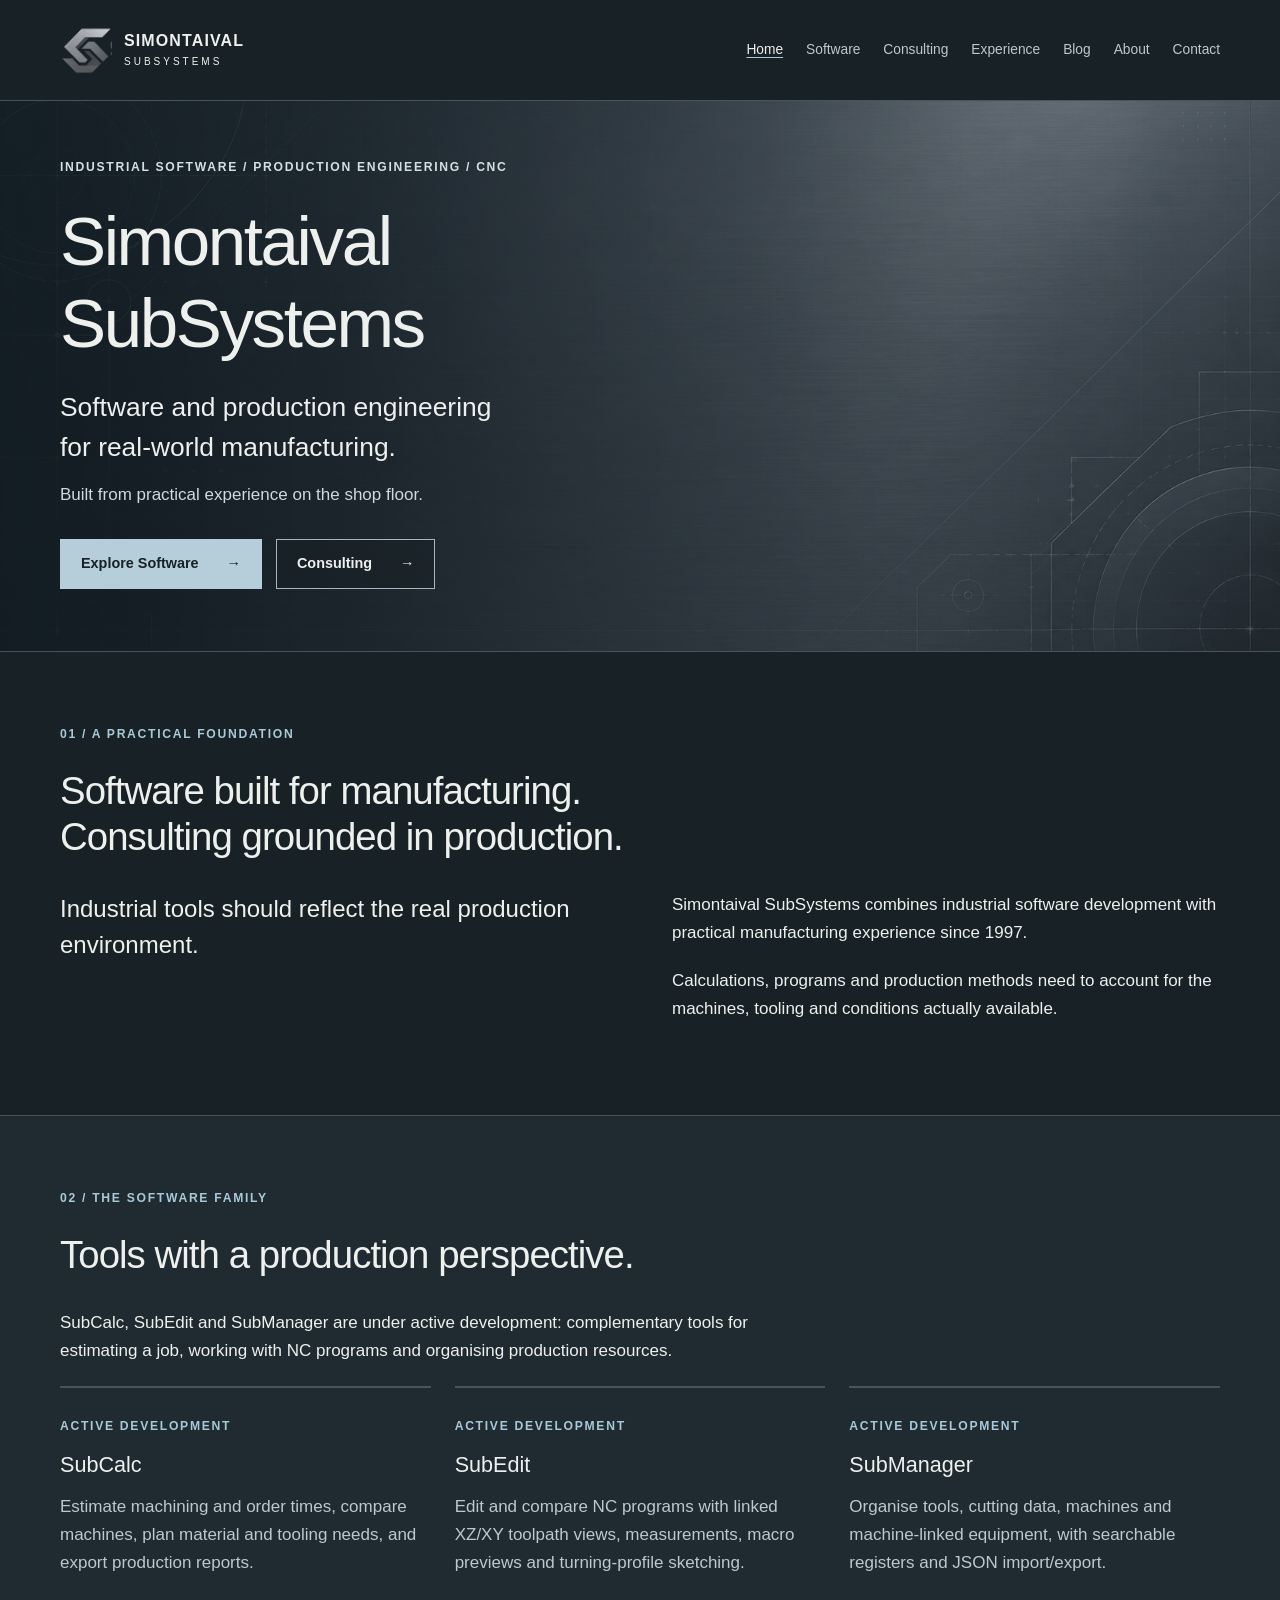
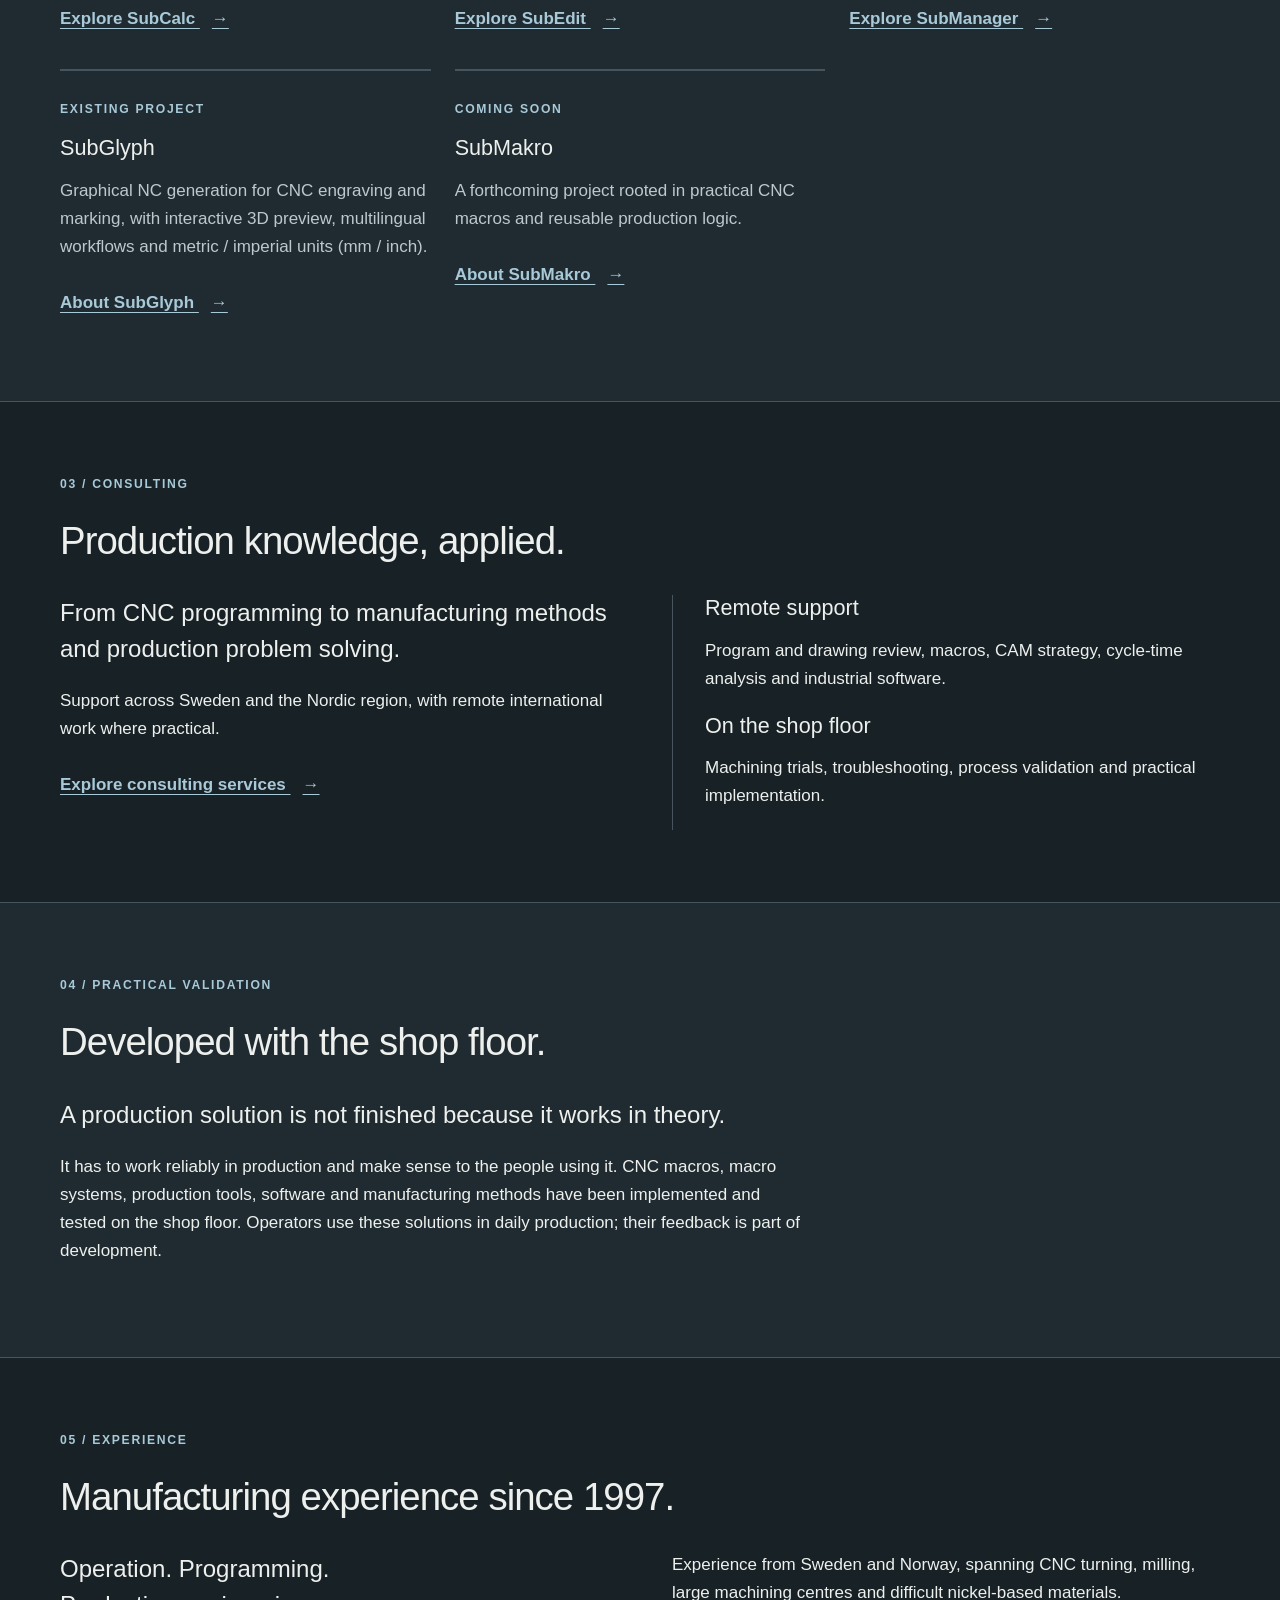
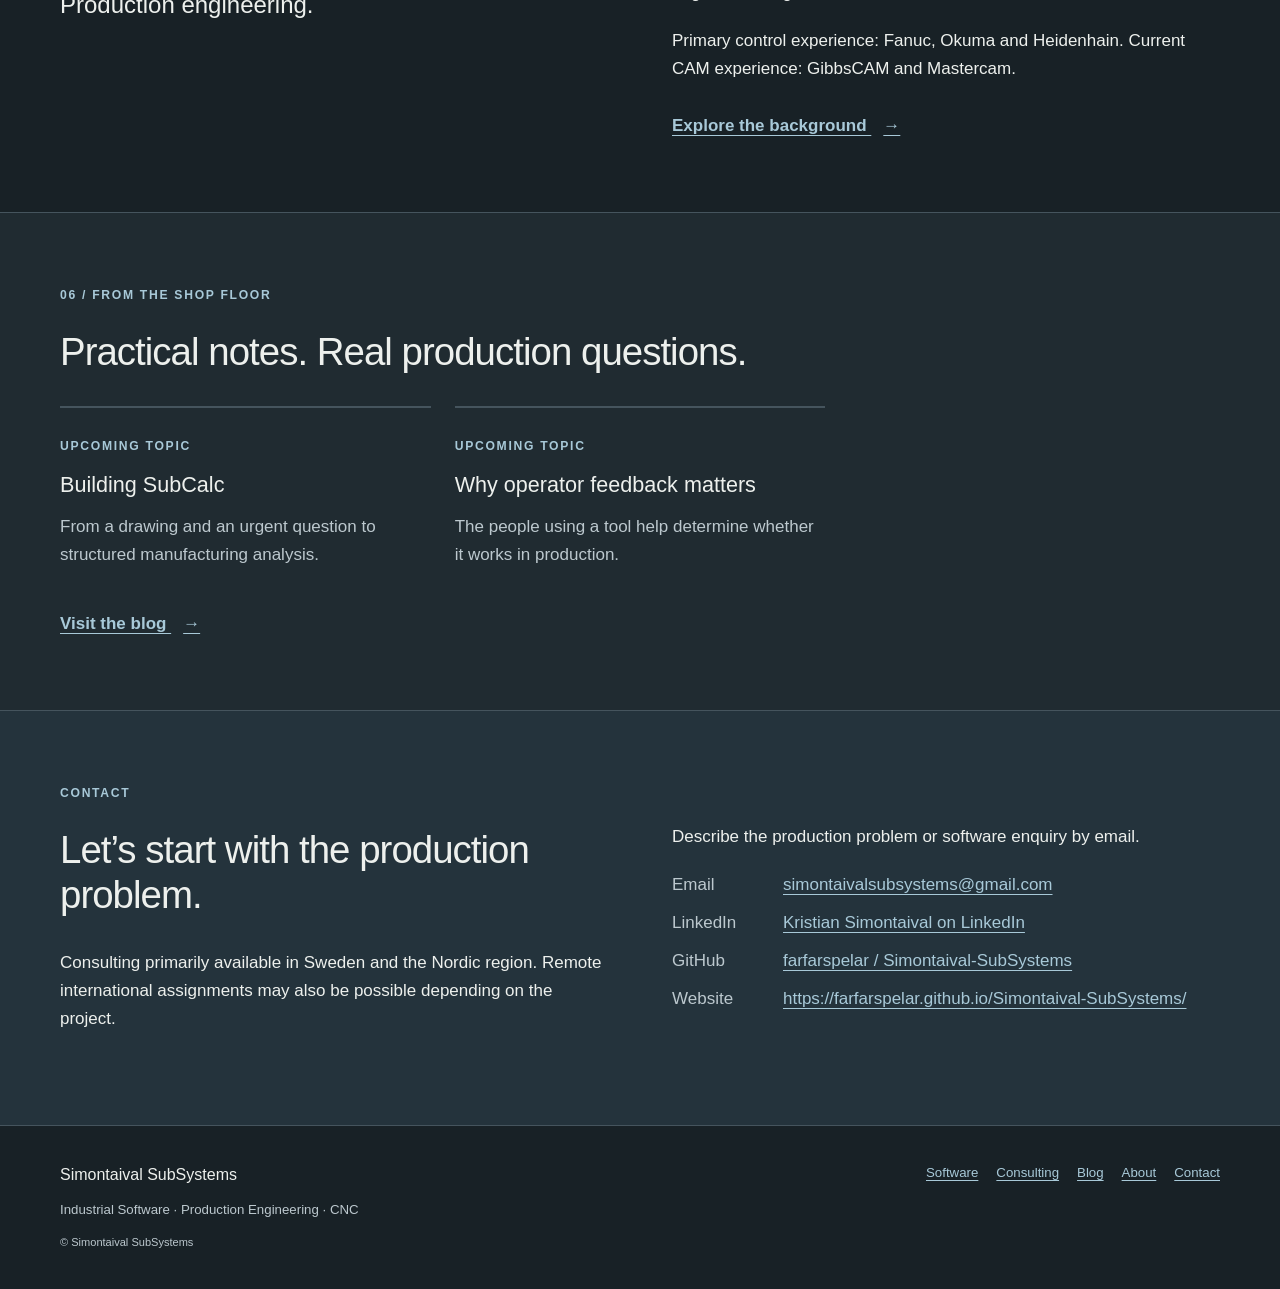
==== commit 5cfd22f4: "Describe active SubCalc, SubEdit and SubManager projects" ====
--- a/index.html
+++ b/index.html
@@ -136,16 +136,17 @@
      <h2>
       Tools with a production perspective.
      </h2>
+     <p class="measure">SubCalc, SubEdit and SubManager are under active development: complementary tools for estimating a job, working with NC programs and organising production resources.</p>
      <div class="grid">
       <article class="card">
        <p class="eyebrow">
-        In development
+        Active development
        </p>
        <h3>
         SubCalc
        </h3>
        <p>
-        Production calculation, manufacturing analysis and decision support, designed around your own production environment.
+        Estimate machining and order times, compare machines, plan material and tooling needs, and export production reports.
        </p>
        <a class="text-link" href="software.html#subcalc">
         Explore SubCalc
@@ -153,6 +154,18 @@
          →
         </span>
        </a>
+      </article>
+      <article class="card">
+       <p class="eyebrow">Active development</p>
+       <h3>SubEdit</h3>
+       <p>Edit and compare NC programs with linked XZ/XY toolpath views, measurements, macro previews and turning-profile sketching.</p>
+       <a class="text-link" href="software.html#subedit">Explore SubEdit <span aria-hidden="true">→</span></a>
+      </article>
+      <article class="card">
+       <p class="eyebrow">Active development</p>
+       <h3>SubManager</h3>
+       <p>Organise tools, cutting data, machines and machine-linked equipment, with searchable registers and JSON import/export.</p>
+       <a class="text-link" href="software.html#submanager">Explore SubManager <span aria-hidden="true">→</span></a>
       </article>
       <article class="card">
        <p class="eyebrow">
